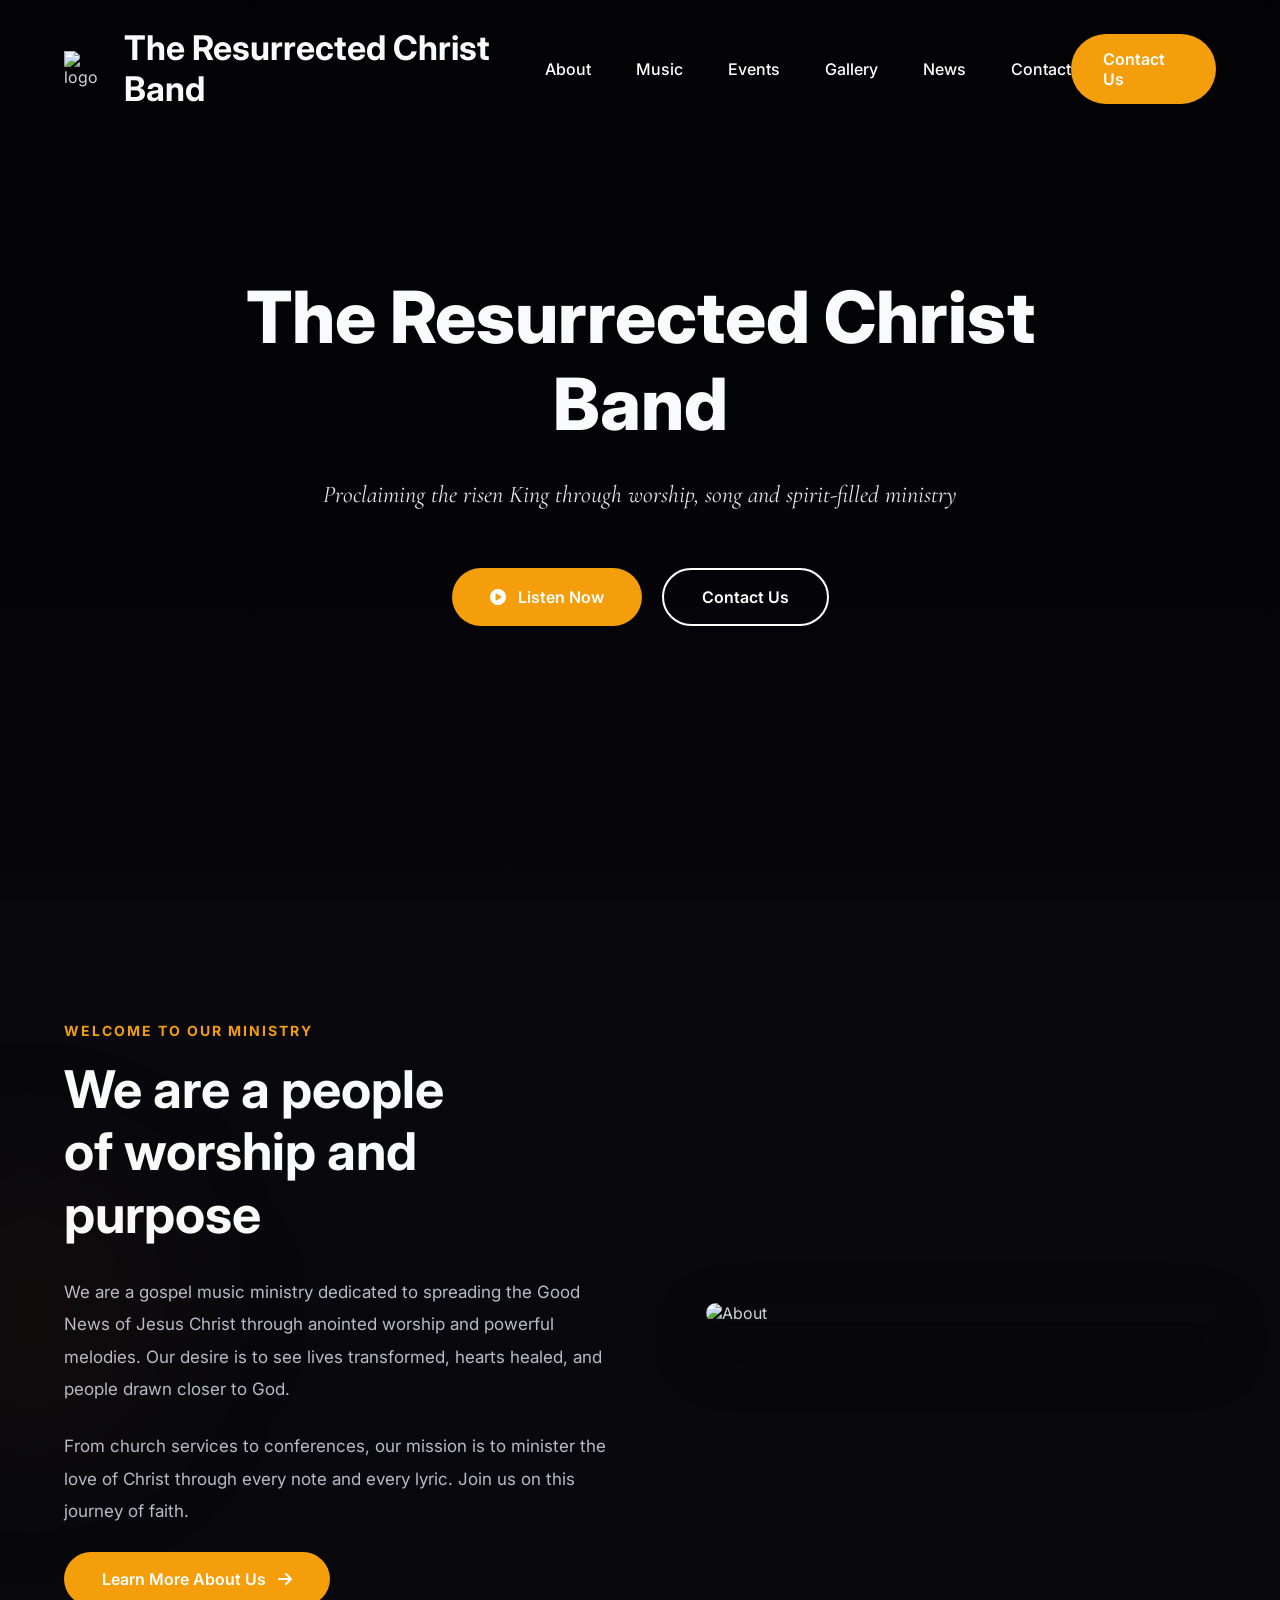
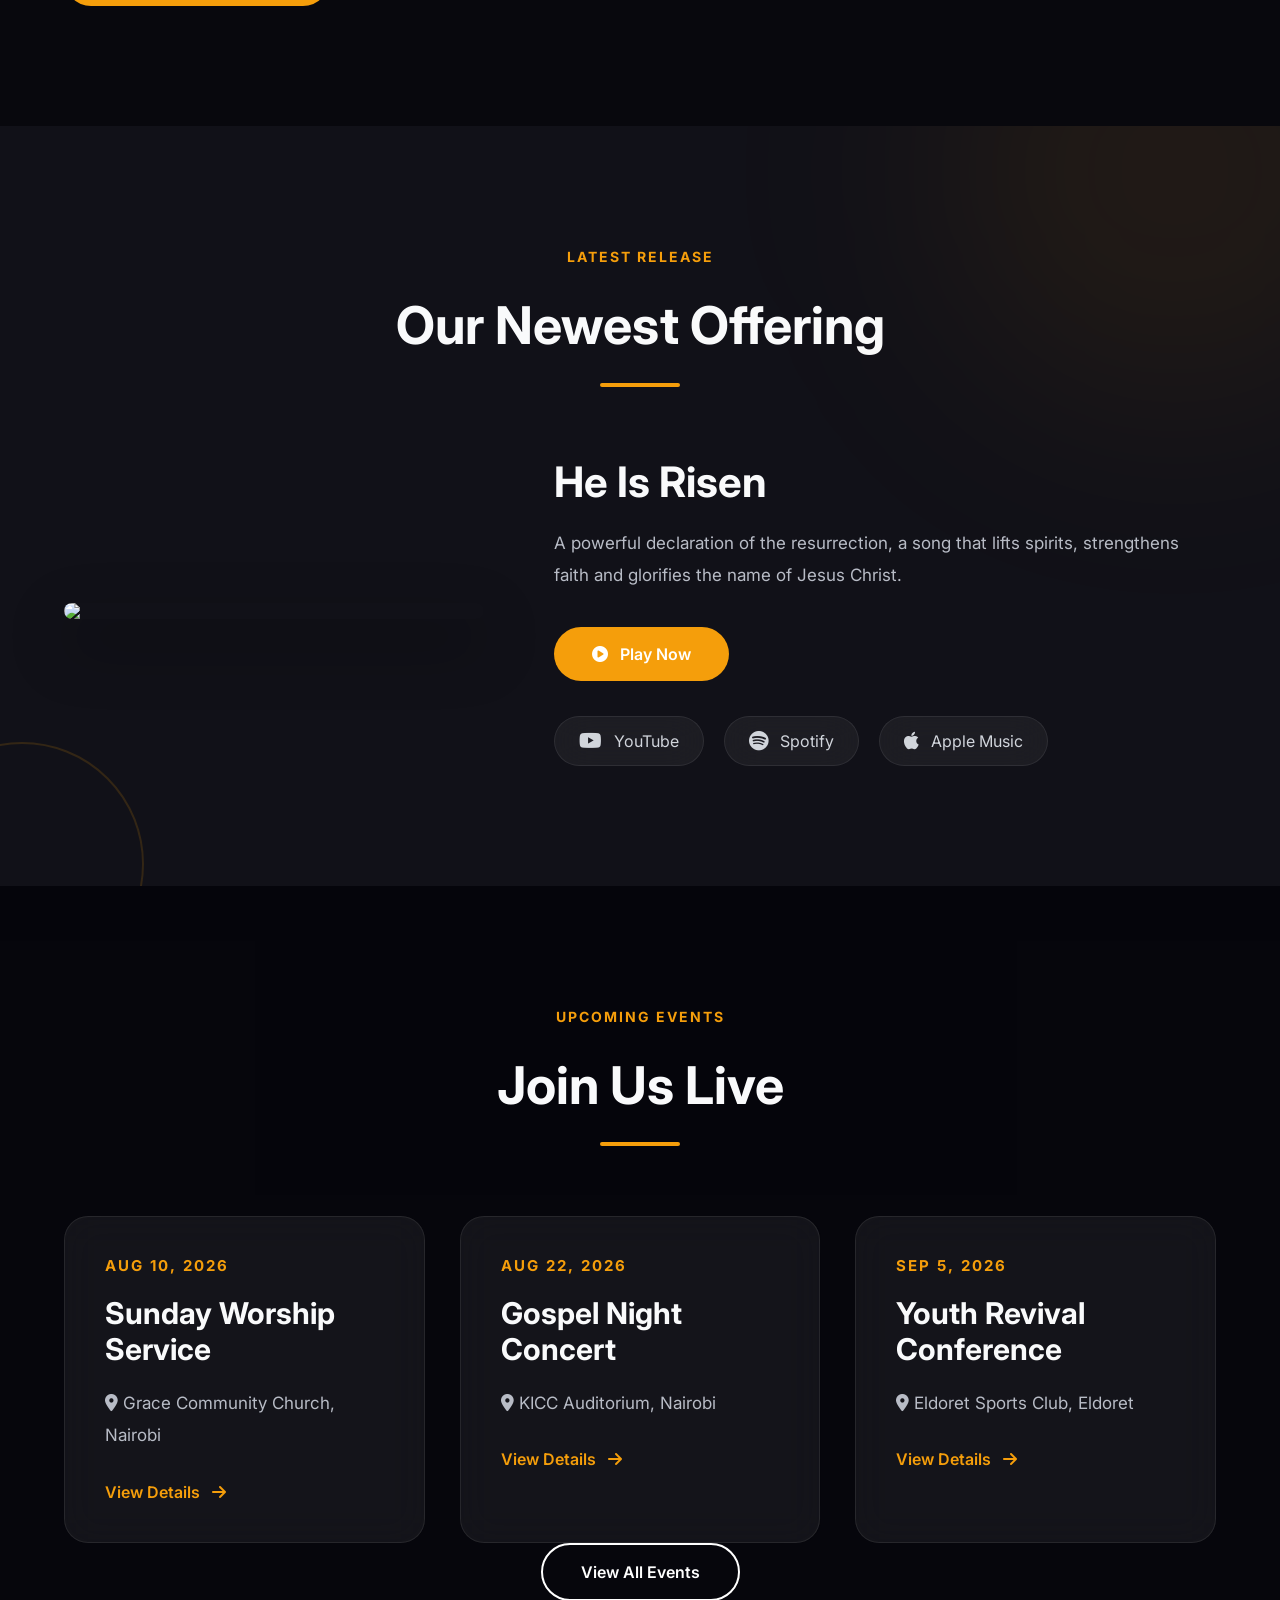
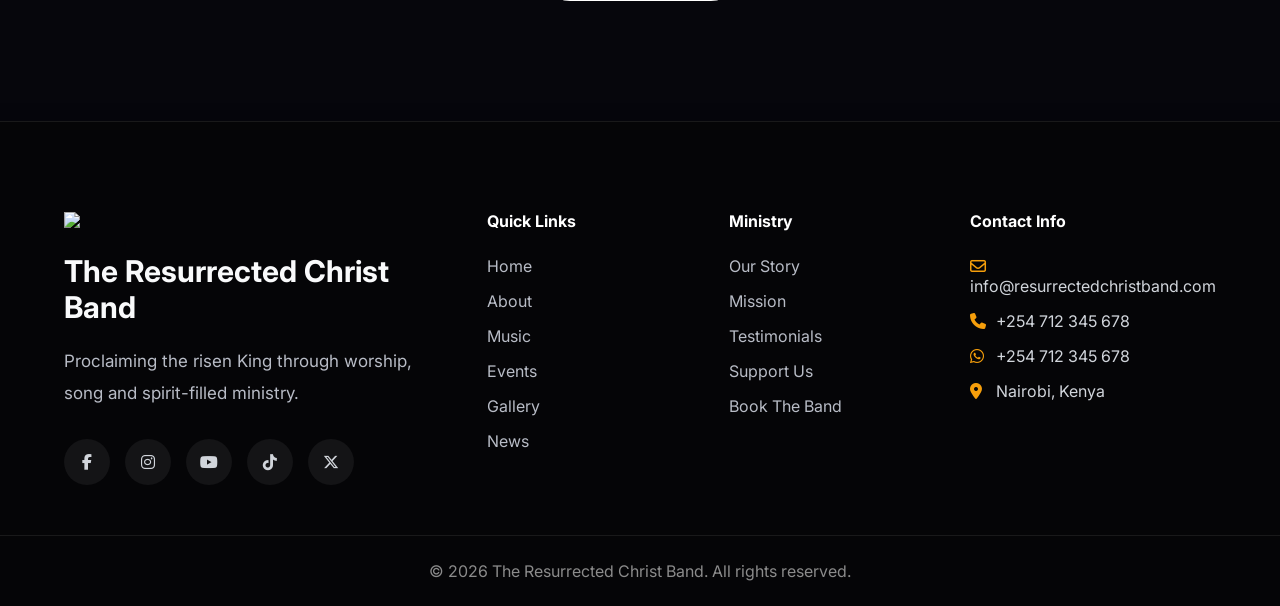
==== index.html @ 7b2cdb15 "Add files via upload The Resurrected Christ Band Website is a modern, responsive gospel ministry web" ====
<!DOCTYPE html>
<html lang="en">
<head>

    <meta charset="UTF-8">
    <meta name="viewport" content="width=device-width, initial-scale=1.0">

    <title>The Resurrected Christ Band</title>

    <link rel="stylesheet" href="style.css">

    <!-- Google Fonts -->
    <link rel="preconnect" href="https://fonts.googleapis.com">

    <link rel="preconnect" href="https://fonts.gstatic.com" crossorigin>

    <link href="https://fonts.googleapis.com/css2?family=Inter:wght@300;400;500;600;700;800&family=Cormorant+Garamond:wght@400;500;600&display=swap" rel="stylesheet">

    <!-- Font Awesome -->

    <link rel="stylesheet"
    href="https://cdnjs.cloudflare.com/ajax/libs/font-awesome/6.7.2/css/all.min.css">

</head>

<body>

<!-- ================= NAVIGATION ================= -->

<header>

<nav class="navbar">

    <div class="logo">

        <img src="images/logo.png" alt="logo">

        <h2>The Resurrected Christ Band</h2>

    </div>

    <ul class="nav-links">

        <li><a href="#">About</a></li>

        <li><a href="#">Music</a></li>

        <li><a href="#">Events</a></li>

        <li><a href="#">Gallery</a></li>

        <li><a href="#">News</a></li>

        <li><a href="#">Contact</a></li>

    </ul>

    <a href="#" class="nav-btn">
        Contact Us
    </a>

</nav>

</header>


<!-- ================= HERO ================= -->

<section class="hero">

    <div class="overlay"></div>

    <div class="hero-content">

        <h1>
            The Resurrected Christ Band
        </h1>

        <p>
            Proclaiming the risen King through worship,
            song and spirit-filled ministry
        </p>

        <div class="hero-buttons">

            <a href="#" class="btn btn-primary">

                <i class="fa-solid fa-circle-play"></i>

                Listen Now

            </a>

            <a href="#" class="btn btn-outline">

                Contact Us

            </a>

        </div>

    </div>

</section>



<!-- ================= ABOUT ================= -->

<section class="about">

<div class="container">

<div class="about-content">

<div class="about-text">

<span class="section-tag">
WELCOME TO OUR MINISTRY
</span>

<h2>

We are a people
<br>
of worship and purpose

</h2>

<p>

We are a gospel music ministry dedicated to spreading
the Good News of Jesus Christ through anointed worship
and powerful melodies.

Our desire is to see lives transformed,
hearts healed,
and people drawn closer to God.

</p>

<p>

From church services to conferences,
our mission is to minister the love of Christ
through every note and every lyric.

Join us on this journey of faith.

</p>

<a href="#" class="btn btn-primary">

Learn More About Us

<i class="fa-solid fa-arrow-right"></i>

</a>

</div>


<div class="about-image">

<img src="images/about.jpg" alt="About">

</div>

</div>

</div>

</section>



<!-- ================= LATEST RELEASE ================= -->

<section class="latest-release">

<div class="container">

<div class="section-header">

<span class="section-tag">

LATEST RELEASE

</span>

<h2>

Our Newest Offering

</h2>

</div>

<div class="release-content">

<div class="album-art">

<img src="images/album.jpg">

</div>

<div class="release-info">

<h3>

He Is Risen

</h3>

<p>

A powerful declaration of the resurrection,
a song that lifts spirits,
strengthens faith
and glorifies the name of Jesus Christ.

</p>

<a href="#" class="btn btn-primary">

<i class="fa-solid fa-circle-play"></i>

Play Now

</a>

<div class="streaming-links">

<a href="#">

<i class="fab fa-youtube"></i>

YouTube

</a>

<a href="#">

<i class="fab fa-spotify"></i>

Spotify

</a>

<a href="#">

<i class="fab fa-apple"></i>

Apple Music

</a>

</div>

</div>

</div>

</div>

</section>



<!-- ================= EVENTS ================= -->

<section class="events">

<div class="overlay"></div>

<div class="container">

<div class="section-header">

<span class="section-tag">

UPCOMING EVENTS

</span>

<h2>

Join Us Live

</h2>

</div>

<div class="event-grid">

<div class="event-card">

<h4>

AUG 10, 2026

</h4>

<h3>

Sunday Worship Service

</h3>

<p>

<i class="fa-solid fa-location-dot"></i>

Grace Community Church,
Nairobi

</p>

<a href="#">

View Details

<i class="fa-solid fa-arrow-right"></i>

</a>

</div>


<div class="event-card">

<h4>

AUG 22, 2026

</h4>

<h3>

Gospel Night Concert

</h3>

<p>

<i class="fa-solid fa-location-dot"></i>

KICC Auditorium,
Nairobi

</p>

<a href="#">

View Details

<i class="fa-solid fa-arrow-right"></i>

</a>

</div>


<div class="event-card">

<h4>

SEP 5, 2026

</h4>

<h3>

Youth Revival Conference

</h3>

<p>

<i class="fa-solid fa-location-dot"></i>

Eldoret Sports Club,
Eldoret

</p>

<a href="#">

View Details

<i class="fa-solid fa-arrow-right"></i>

</a>

</div>

</div>

<div class="center">

<a href="#" class="btn btn-outline">

View All Events

</a>

</div>

</div>

</section>



<!-- ================= FOOTER ================= -->

<footer>

<div class="container footer-grid">

<div class="footer-about">

<img src="images/logo.png">

<h3>

The Resurrected Christ Band

</h3>

<p>

Proclaiming the risen King through worship,
song and spirit-filled ministry.

</p>

<div class="social-icons">

<a href="#"><i class="fab fa-facebook-f"></i></a>

<a href="#"><i class="fab fa-instagram"></i></a>

<a href="#"><i class="fab fa-youtube"></i></a>

<a href="#"><i class="fab fa-tiktok"></i></a>

<a href="#"><i class="fab fa-x-twitter"></i></a>

</div>

</div>


<div>

<h4>

Quick Links

</h4>

<ul>

<li><a href="#">Home</a></li>

<li><a href="#">About</a></li>

<li><a href="#">Music</a></li>

<li><a href="#">Events</a></li>

<li><a href="#">Gallery</a></li>

<li><a href="#">News</a></li>

</ul>

</div>


<div>

<h4>

Ministry

</h4>

<ul>

<li><a href="#">Our Story</a></li>

<li><a href="#">Mission</a></li>

<li><a href="#">Testimonials</a></li>

<li><a href="#">Support Us</a></li>

<li><a href="#">Book The Band</a></li>

</ul>

</div>


<div>

<h4>

Contact Info

</h4>

<ul>

<li>

<i class="fa-regular fa-envelope"></i>

info@resurrectedchristband.com

</li>

<li>

<i class="fa-solid fa-phone"></i>

+254 712 345 678

</li>

<li>

<i class="fa-brands fa-whatsapp"></i>

+254 712 345 678

</li>

<li>

<i class="fa-solid fa-location-dot"></i>

Nairobi, Kenya

</li>

</ul>

</div>

</div>


<div class="copyright">

© 2026 The Resurrected Christ Band. All rights reserved.

</div>

</footer>

</body>

</html>
---- style.css ----
/*===============================
        GOOGLE FONTS
================================*/

@import url('https://fonts.googleapis.com/css2?family=Inter:wght@300;400;500;600;700;800&family=Cormorant+Garamond:wght@400;500;600;700&display=swap');


/*===============================
        CSS VARIABLES
================================*/

:root{

    --primary:#F59E0B;

    --primary-dark:#d97706;

    --white:#ffffff;

    --text:#d1d5db;

    --heading:#f9fafb;

    --bg:#08080d;

    --section:#111118;

    --card:rgba(255,255,255,.07);

    --border:rgba(255,255,255,.08);

    --transition:.35s ease;

    --shadow:0 15px 40px rgba(0,0,0,.45);

}


/*===============================
            RESET
================================*/

*{

    margin:0;

    padding:0;

    box-sizing:border-box;

}

html{

    scroll-behavior:smooth;

}

body{

    background:var(--bg);

    color:var(--text);

    font-family:'Inter',sans-serif;

    overflow-x:hidden;

}

img{

    width:100%;

    display:block;

}

a{

    text-decoration:none;

    color:inherit;

}

ul{

    list-style:none;

}


/*===============================
        TYPOGRAPHY
================================*/

h1,h2,h3,h4{

    color:var(--heading);

    line-height:1.2;

}

h1{

    font-size:72px;

    font-weight:800;

}

h2{

    font-size:52px;

    font-weight:700;

}

h3{

    font-size:30px;

}

p{

    font-size:17px;

    line-height:1.9;

    color:#b8bcc6;

}

.section-tag{

    color:var(--primary);

    font-size:14px;

    font-weight:700;

    letter-spacing:2px;

    text-transform:uppercase;

    display:inline-block;

    margin-bottom:20px;

}


/*===============================
        CONTAINER
================================*/

.container{

    width:90%;

    max-width:1280px;

    margin:auto;

}


/*===============================
            NAVBAR
================================*/

header{

    position:absolute;

    width:100%;

    left:0;

    top:0;

    z-index:999;

}

.navbar{

    width:90%;

    max-width:1280px;

    margin:auto;

    display:flex;

    justify-content:space-between;

    align-items:center;

    padding:28px 0;

}

.logo{

    display:flex;

    align-items:center;

    gap:15px;

}

.logo img{

    width:48px;

}

.logo h2{

    font-size:34px;

    font-weight:700;

}

.nav-links{

    display:flex;

    gap:45px;

}

.nav-links a{

    color:white;

    font-weight:500;

    transition:.3s;

}

.nav-links a:hover{

    color:var(--primary);

}

.nav-btn{

    padding:15px 32px;

    background:var(--primary);

    color:white;

    border-radius:50px;

    transition:.3s;

    font-weight:600;

}

.nav-btn:hover{

    background:var(--primary-dark);

}


/*===============================
            HERO
================================*/

.hero{

    height:100vh;

    position:relative;

    background:url(images/hero.jpg) center center/cover no-repeat;

    display:flex;

    justify-content:center;

    align-items:center;

    text-align:center;

}

.overlay{

    position:absolute;

    inset:0;

    background:linear-gradient(

    rgba(0,0,0,.60),

    rgba(5,5,10,.88)

    );

}

.hero-content{

    position:relative;

    z-index:5;

    max-width:900px;

    animation:fadeUp 1s ease;

}

.hero h1{

    margin-bottom:25px;

}

.hero p{

    max-width:650px;

    margin:0 auto;

    font-size:24px;

    font-family:'Cormorant Garamond',serif;

    font-style:italic;

    color:#e6e6e6;

}

.hero-buttons{

    display:flex;

    justify-content:center;

    gap:20px;

    margin-top:50px;

}


/*===============================
            BUTTONS
================================*/

.btn{

    display:inline-flex;

    align-items:center;

    gap:12px;

    padding:17px 38px;

    border-radius:50px;

    font-weight:600;

    transition:var(--transition);

}

.btn-primary{

    background:var(--primary);

    color:white;

}

.btn-primary:hover{

    background:var(--primary-dark);

    transform:translateY(-4px);

}

.btn-outline{

    border:2px solid white;

    color:white;

}

.btn-outline:hover{

    background:white;

    color:black;

}


/*===============================
        SECTION SPACING
================================*/

section{

    padding:120px 0;

}


/*===============================
        UTILITIES
================================*/

.center{

    text-align:center;

}

.section-header{

    text-align:center;

    margin-bottom:70px;

}

.section-header h2{

    margin-top:10px;

}


/*===============================
        ANIMATIONS
================================*/

@keyframes fadeUp{

    from{

        opacity:0;

        transform:translateY(50px);

    }

    to{

        opacity:1;

        transform:translateY(0);

    }

}

/*======================================
        ABOUT SECTION
======================================*/

.about{

    background:var(--bg);

}

.about-content{

    display:grid;

    grid-template-columns:1.1fr 1fr;

    gap:80px;

    align-items:center;

}

.about-text h2{

    margin-bottom:30px;

    max-width:550px;

}

.about-text p{

    margin-bottom:25px;

    max-width:600px;

}

.about-image{

    position:relative;

}

.about-image img{

    border-radius:24px;

    overflow:hidden;

    box-shadow:0 25px 60px rgba(0,0,0,.45);

    transition:.4s;

}

.about-image img:hover{

    transform:scale(1.03);

}

.about-image::before{

    content:"";

    position:absolute;

    width:120px;

    height:120px;

    border:4px solid var(--primary);

    right:-20px;

    top:-20px;

    border-radius:20px;

    z-index:-1;

}

.about-image::after{

    content:"";

    position:absolute;

    width:180px;

    height:180px;

    background:rgba(245,158,11,.08);

    left:-40px;

    bottom:-40px;

    border-radius:50%;

    filter:blur(60px);

    z-index:-2;

}


/*======================================
        LATEST RELEASE
======================================*/

.latest-release{

    background:var(--section);

    position:relative;

    overflow:hidden;

}

.latest-release::before{

    content:"";

    position:absolute;

    width:450px;

    height:450px;

    background:rgba(245,158,11,.08);

    border-radius:50%;

    filter:blur(120px);

    top:-180px;

    right:-120px;

}

.release-content{

    display:grid;

    grid-template-columns:420px 1fr;

    gap:70px;

    align-items:center;

}


/*======================================
        ALBUM ART
======================================*/

.album-art{

    position:relative;

}

.album-art img{

    width:100%;

    border-radius:20px;

    box-shadow:0 25px 60px rgba(0,0,0,.45);

    transition:.4s;

}

.album-art img:hover{

    transform:rotate(-2deg) scale(1.03);

}

.album-art::after{

    content:"";

    position:absolute;

    inset:-15px;

    border:2px solid rgba(245,158,11,.35);

    border-radius:28px;

    z-index:-1;

}


/*======================================
        RELEASE INFO
======================================*/

.release-info h3{

    font-size:42px;

    margin-bottom:20px;

}

.release-info p{

    max-width:650px;

    margin-bottom:35px;

}


/*======================================
        STREAMING LINKS
======================================*/

.streaming-links{

    display:flex;

    flex-wrap:wrap;

    gap:20px;

    margin-top:35px;

}

.streaming-links a{

    display:flex;

    align-items:center;

    gap:12px;

    padding:14px 24px;

    border-radius:50px;

    background:rgba(255,255,255,.05);

    border:1px solid rgba(255,255,255,.08);

    transition:.35s;

    backdrop-filter:blur(18px);

}

.streaming-links a:hover{

    background:var(--primary);

    transform:translateY(-5px);

}

.streaming-links i{

    font-size:20px;

}


/*======================================
        GLASS EFFECT
======================================*/

.glass{

    background:rgba(255,255,255,.06);

    backdrop-filter:blur(18px);

    border:1px solid rgba(255,255,255,.08);

    border-radius:20px;

}


/*======================================
        GENERAL CARD STYLE
======================================*/

.card{

    background:rgba(255,255,255,.05);

    border:1px solid rgba(255,255,255,.08);

    border-radius:24px;

    overflow:hidden;

    transition:.35s;

    backdrop-filter:blur(15px);

}

.card:hover{

    transform:translateY(-10px);

    box-shadow:0 25px 45px rgba(0,0,0,.35);

}


/*======================================
        ORANGE DIVIDER
======================================*/

.section-header::after{

    content:"";

    display:block;

    width:80px;

    height:4px;

    background:var(--primary);

    margin:25px auto 0;

    border-radius:10px;

}


/*======================================
        DECORATIVE SHAPES
======================================*/

.about,
.latest-release{

    position:relative;

}

.about::before{

    content:"";

    position:absolute;

    width:300px;

    height:300px;

    background:rgba(245,158,11,.04);

    border-radius:50%;

    filter:blur(90px);

    left:-120px;

    top:50%;

    transform:translateY(-50%);

}

.latest-release::after{

    content:"";

    position:absolute;

    width:240px;

    height:240px;

    border:2px solid rgba(245,158,11,.15);

    border-radius:50%;

    left:-100px;

    bottom:-100px;

}


/*======================================
        RESPONSIVE
======================================*/

@media(max-width:991px){

.about-content{

    grid-template-columns:1fr;

    gap:50px;

}

.release-content{

    grid-template-columns:1fr;

}

.album-art{

    max-width:450px;

    margin:auto;

}

.release-info{

    text-align:center;

}

.streaming-links{

    justify-content:center;

}

.about-text{

    text-align:center;

}

.about-text h2{

    margin-left:auto;

    margin-right:auto;

}

.about-text p{

    margin-left:auto;

    margin-right:auto;

}

}

/*======================================
            EVENTS SECTION
======================================*/

.events{

    position:relative;

    background:url("images/events-bg.jpg") center center/cover fixed;

    overflow:hidden;

}

.events .overlay{

    position:absolute;

    inset:0;

    background:rgba(5,5,12,.82);

}

.events .container{

    position:relative;

    z-index:2;

}

.event-grid{

    display:grid;

    grid-template-columns:repeat(3,1fr);

    gap:35px;

    margin-top:70px;

}

.event-card{

    background:rgba(255,255,255,.06);

    border:1px solid rgba(255,255,255,.08);

    backdrop-filter:blur(18px);

    border-radius:24px;

    padding:40px;

    transition:.35s;

}

.event-card:hover{

    transform:translateY(-12px);

    border-color:var(--primary);

    box-shadow:0 25px 45px rgba(0,0,0,.45);

}

.event-card h4{

    color:var(--primary);

    font-size:15px;

    letter-spacing:2px;

    margin-bottom:20px;

}

.event-card h3{

    margin-bottom:20px;

}

.event-card p{

    margin-bottom:30px;

}

.event-card a{

    color:var(--primary);

    font-weight:600;

}

.event-card a i{

    margin-left:8px;

    transition:.3s;

}

.event-card:hover i{

    transform:translateX(8px);

}


/*======================================
                FOOTER
======================================*/

footer{

    background:#050507;

    border-top:1px solid rgba(255,255,255,.08);

}

.footer-grid{

    display:grid;

    grid-template-columns:2fr 1fr 1fr 1.3fr;

    gap:60px;

    padding:90px 0 50px;

}

.footer-about img{

    width:70px;

    margin-bottom:25px;

}

.footer-about h3{

    margin-bottom:20px;

}

.footer-about p{

    margin-bottom:30px;

}

footer h4{

    color:white;

    margin-bottom:25px;

}

footer ul li{

    margin-bottom:15px;

}

footer ul li a{

    color:#b8bcc6;

    transition:.3s;

}

footer ul li a:hover{

    color:var(--primary);

}

footer ul li i{

    color:var(--primary);

    width:22px;

}

.social-icons{

    display:flex;

    gap:15px;

}

.social-icons a{

    width:46px;

    height:46px;

    display:flex;

    justify-content:center;

    align-items:center;

    border-radius:50%;

    background:rgba(255,255,255,.06);

    transition:.35s;

}

.social-icons a:hover{

    background:var(--primary);

    transform:translateY(-6px);

}

.copyright{

    text-align:center;

    padding:25px;

    border-top:1px solid rgba(255,255,255,.08);

    color:#8b8b8b;

}


/*======================================
            SCROLLBAR
======================================*/

::-webkit-scrollbar{

    width:10px;

}

::-webkit-scrollbar-track{

    background:#09090d;

}

::-webkit-scrollbar-thumb{

    background:var(--primary);

    border-radius:20px;

}


/*======================================
            HOVER EFFECTS
======================================*/

img{

    transition:.45s;

}

img:hover{

    transform:scale(1.02);

}

.btn{

    position:relative;

    overflow:hidden;

}

.btn::before{

    content:"";

    position:absolute;

    left:-100%;

    top:0;

    width:100%;

    height:100%;

    background:rgba(255,255,255,.2);

    transition:.45s;

}

.btn:hover::before{

    left:100%;

}


/*======================================
        STICKY NAVBAR
======================================*/

header.sticky{

    position:fixed;

    background:rgba(8,8,13,.95);

    backdrop-filter:blur(15px);

    box-shadow:0 10px 30px rgba(0,0,0,.35);

    animation:slideDown .35s ease;

}

@keyframes slideDown{

    from{

        transform:translateY(-100%);

    }

    to{

        transform:translateY(0);

    }

}


/*======================================
        MOBILE MENU ICON
======================================*/

.menu-toggle{

    display:none;

    font-size:30px;

    color:white;

    cursor:pointer;

}


/*======================================
            RESPONSIVE
======================================*/

@media(max-width:1100px){

.footer-grid{

grid-template-columns:1fr 1fr;

}

.event-grid{

grid-template-columns:1fr;

}

.hero h1{

font-size:58px;

}

}


@media(max-width:768px){

.nav-links{

display:none;

}

.nav-btn{

display:none;

}

.menu-toggle{

display:block;

}

.hero{

padding:0 25px;

}

.hero h1{

font-size:42px;

}

.hero p{

font-size:20px;

}

.hero-buttons{

flex-direction:column;

align-items:center;

}

.footer-grid{

grid-template-columns:1fr;

text-align:center;

}

.social-icons{

justify-content:center;

}

section{

padding:90px 0;

}

.container{

width:92%;

}

}

@media(max-width:500px){

h2{

font-size:36px;

}

.hero h1{

font-size:34px;

}

.btn{

width:100%;

justify-content:center;

}

.streaming-links{

flex-direction:column;

}

}
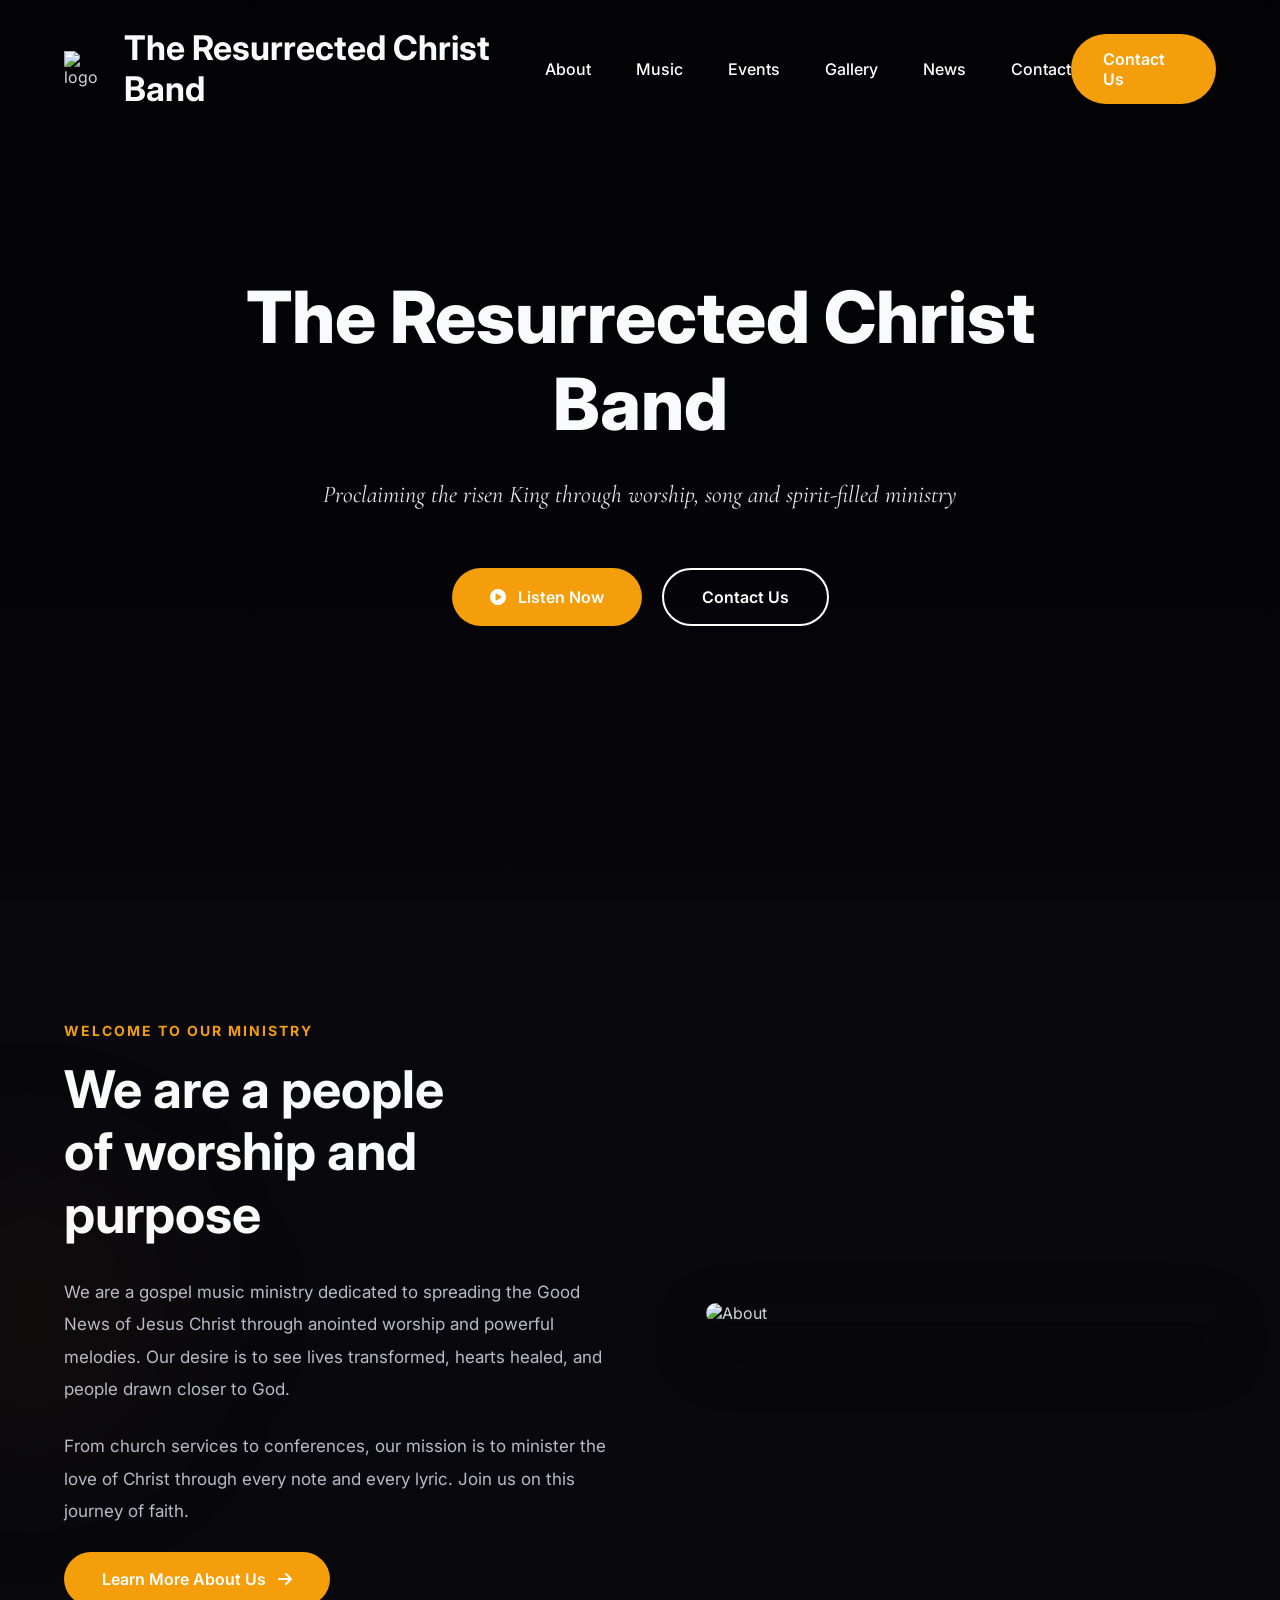
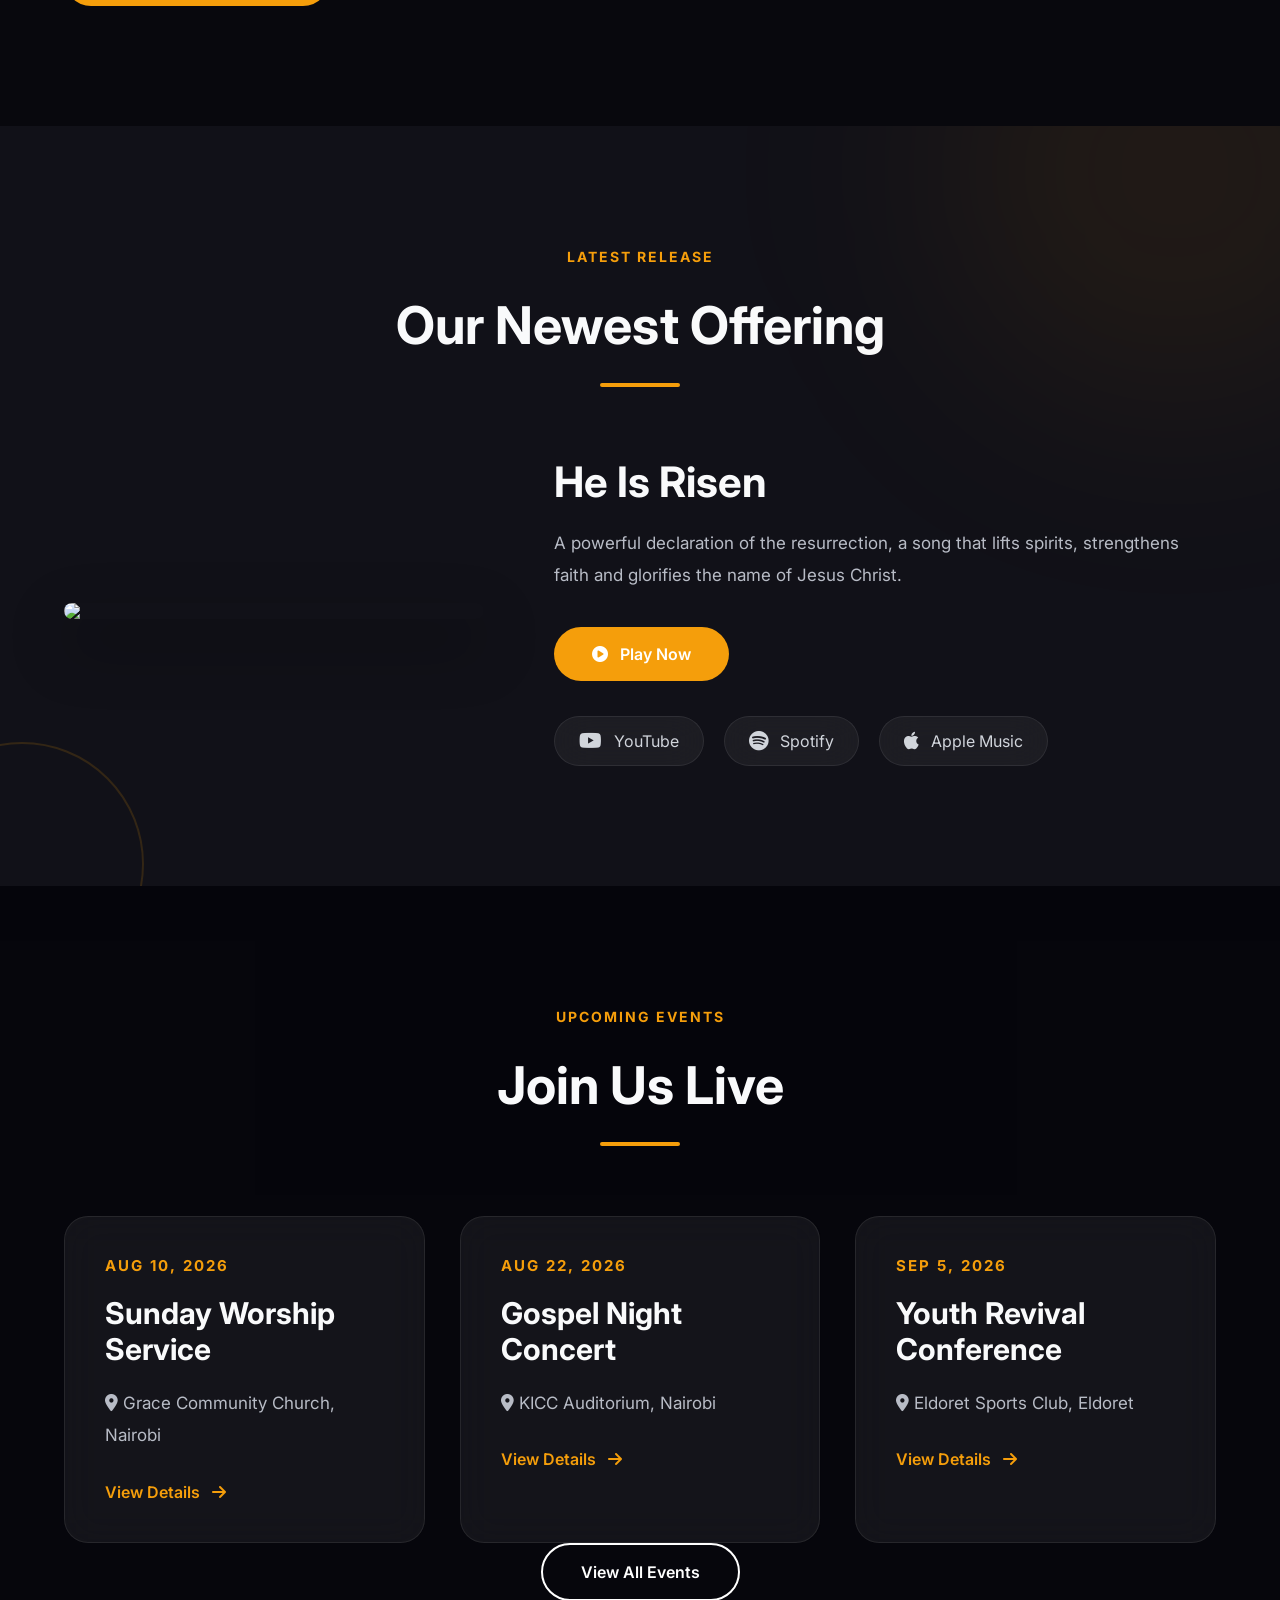
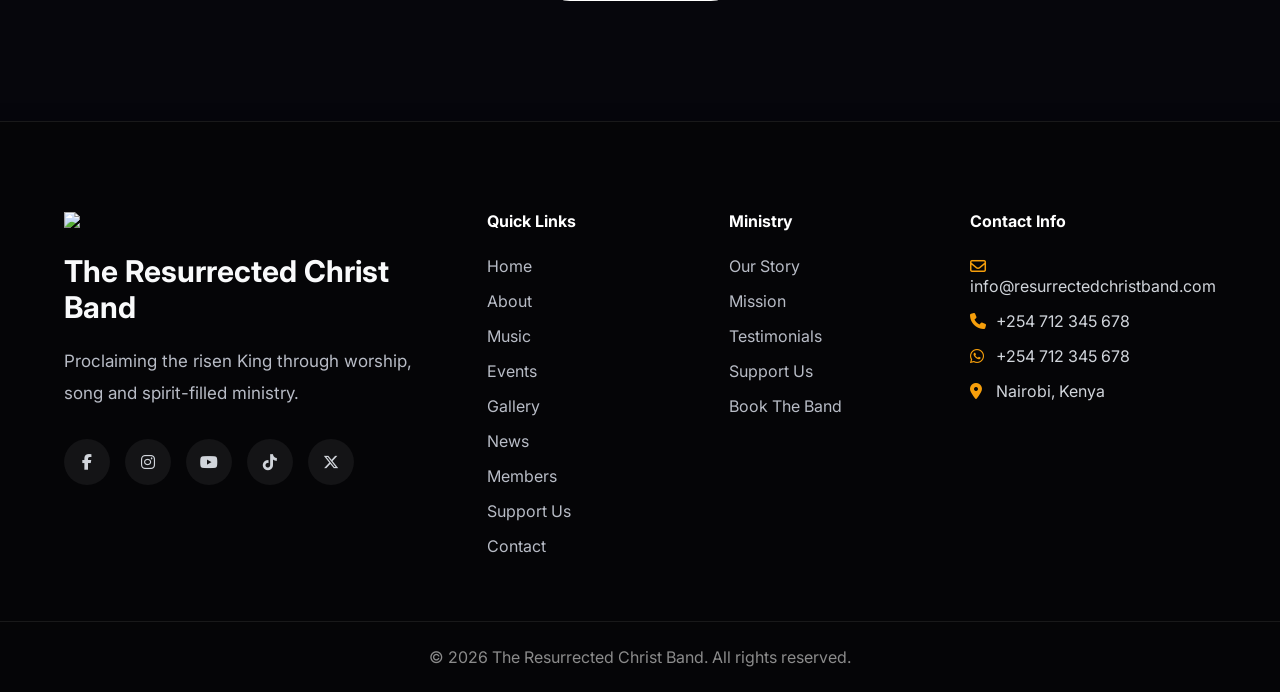
==== commit cb40b485: "Fix navigation links in index.html Updated navigation links to point to specific pages." ====
--- a/index.html
+++ b/index.html
@@ -41,24 +41,24 @@
 
     <ul class="nav-links">
 
-        <li><a href="#">About</a></li>
-
-        <li><a href="#">Music</a></li>
-
-        <li><a href="#">Events</a></li>
-
-        <li><a href="#">Gallery</a></li>
-
-        <li><a href="#">News</a></li>
-
-        <li><a href="#">Contact</a></li>
+       <li><a href="about.html">About</a></li>
+
+    <li><a href="music.html">Music</a></li>
+
+    <li><a href="events.html">Events</a></li>
+
+    <li><a href="gallery.html">Gallery</a></li>
+
+    <li><a href="news.html">News</a></li>
+
+    <li><a href="contact.html">Contact</a></li>
 
     </ul>
 
-    <a href="#" class="nav-btn">
-        Contact Us
-    </a>
-
+   <a href="contact.html" class="nav-btn">
+    Contact Us
+   </a>
+    
 </nav>
 
 </header>
@@ -83,7 +83,7 @@
 
         <div class="hero-buttons">
 
-            <a href="#" class="btn btn-primary">
+            <a href="music.html" class="btn btn-primary">
 
                 <i class="fa-solid fa-circle-play"></i>
 
@@ -91,7 +91,7 @@
 
             </a>
 
-            <a href="#" class="btn btn-outline">
+            <a href="contact.html" class="btn btn-outline">
 
                 Contact Us
 
@@ -221,7 +221,7 @@
 
 </p>
 
-<a href="#" class="btn btn-primary">
+<a href="music.html" class="btn btn-primary">
 
 <i class="fa-solid fa-circle-play"></i>
 
@@ -398,7 +398,7 @@
 
 <div class="center">
 
-<a href="#" class="btn btn-outline">
+<a href="events.html" class="btn btn-outline">
 
 View All Events
 
@@ -462,17 +462,23 @@
 
 <ul>
 
-<li><a href="#">Home</a></li>
-
-<li><a href="#">About</a></li>
-
-<li><a href="#">Music</a></li>
-
-<li><a href="#">Events</a></li>
-
-<li><a href="#">Gallery</a></li>
-
-<li><a href="#">News</a></li>
+<li><a href="index.html">Home</a></li>
+
+<li><a href="about.html">About</a></li>
+
+<li><a href="music.html">Music</a></li>
+
+<li><a href="events.html">Events</a></li>
+
+<li><a href="gallery.html">Gallery</a></li>
+
+<li><a href="news.html">News</a></li>
+
+<li><a href="members.html">Members</a></li>
+
+<li><a href="support.html">Support Us</a></li>
+
+<li><a href="contact.html">Contact</a></li>
 
 </ul>
 
@@ -489,13 +495,13 @@
 
 <ul>
 
-<li><a href="#">Our Story</a></li>
+<li><a href="about.html">Our Story</a></li>
 
 <li><a href="#">Mission</a></li>
 
 <li><a href="#">Testimonials</a></li>
 
-<li><a href="#">Support Us</a></li>
+<li><a href="support.html">Support Us</a></li>
 
 <li><a href="#">Book The Band</a></li>
 
@@ -563,4 +569,4 @@
 
 </body>
 
-</html>+</html>
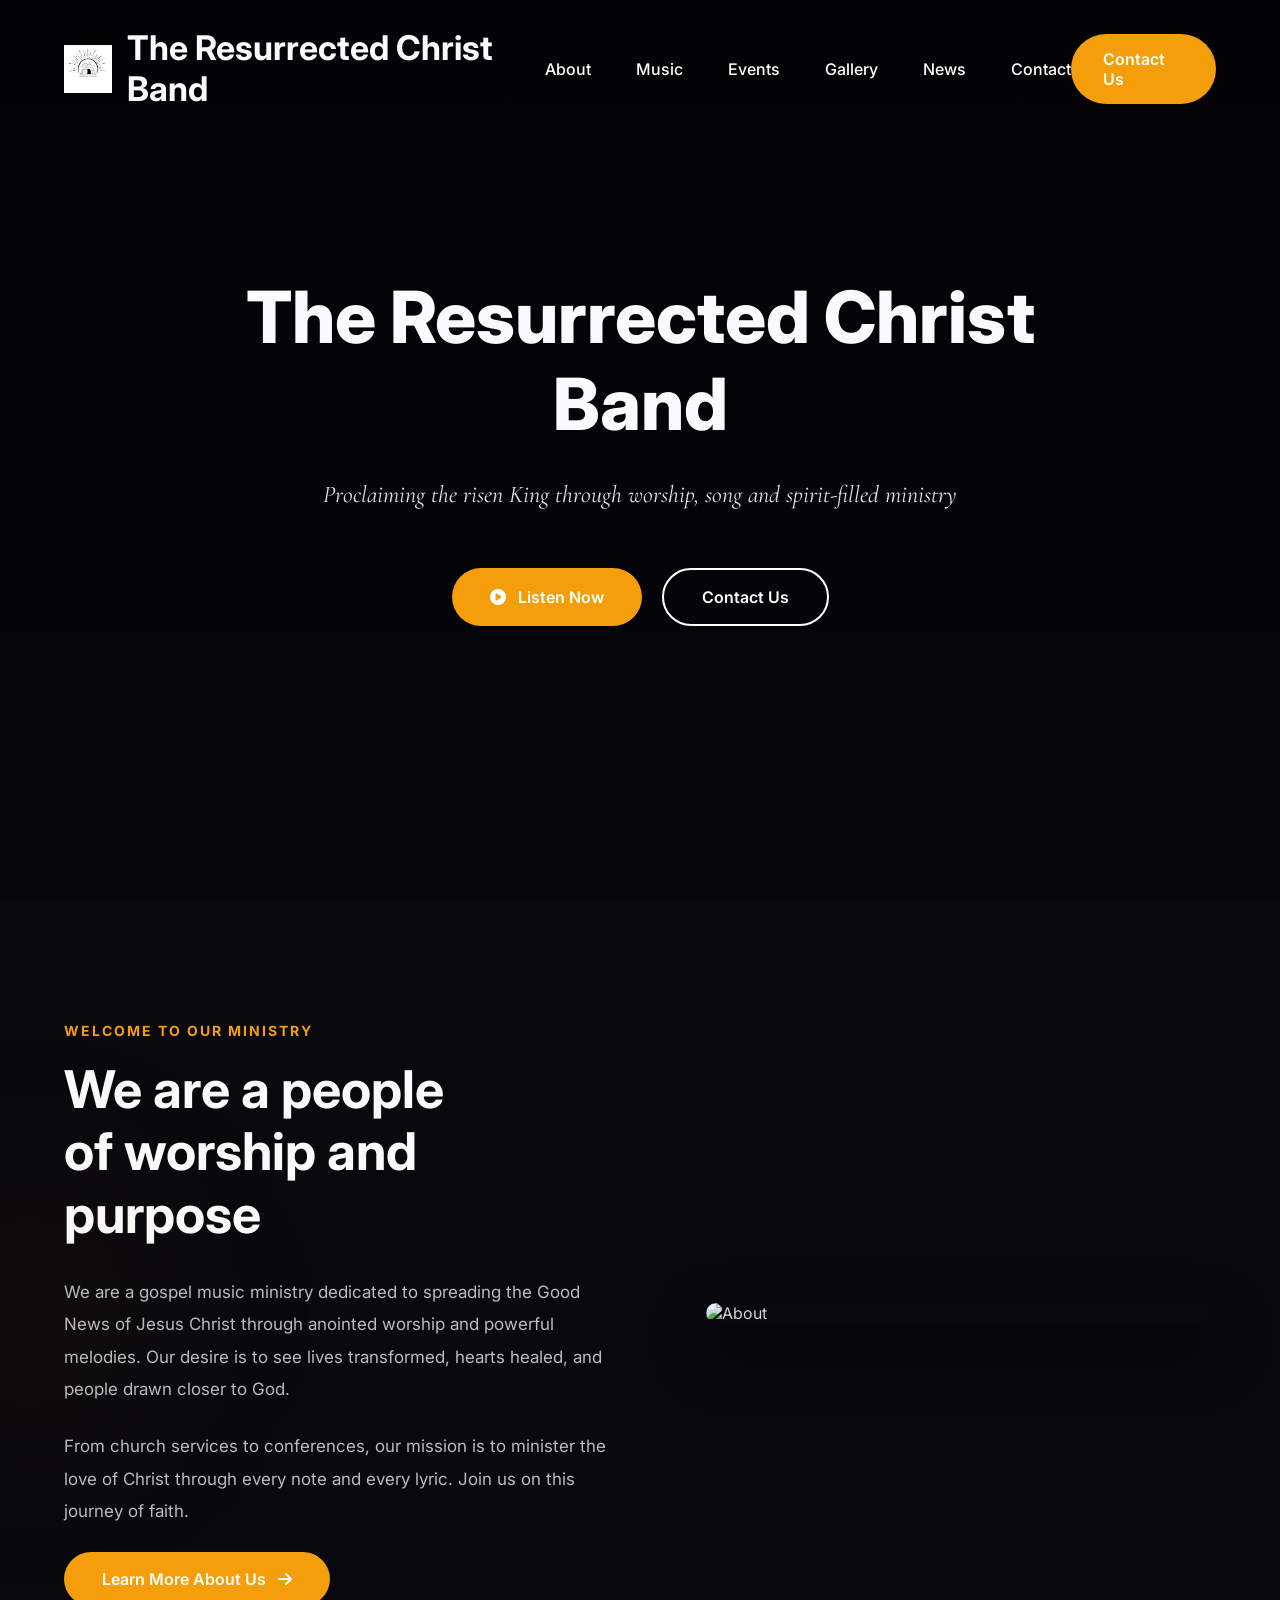
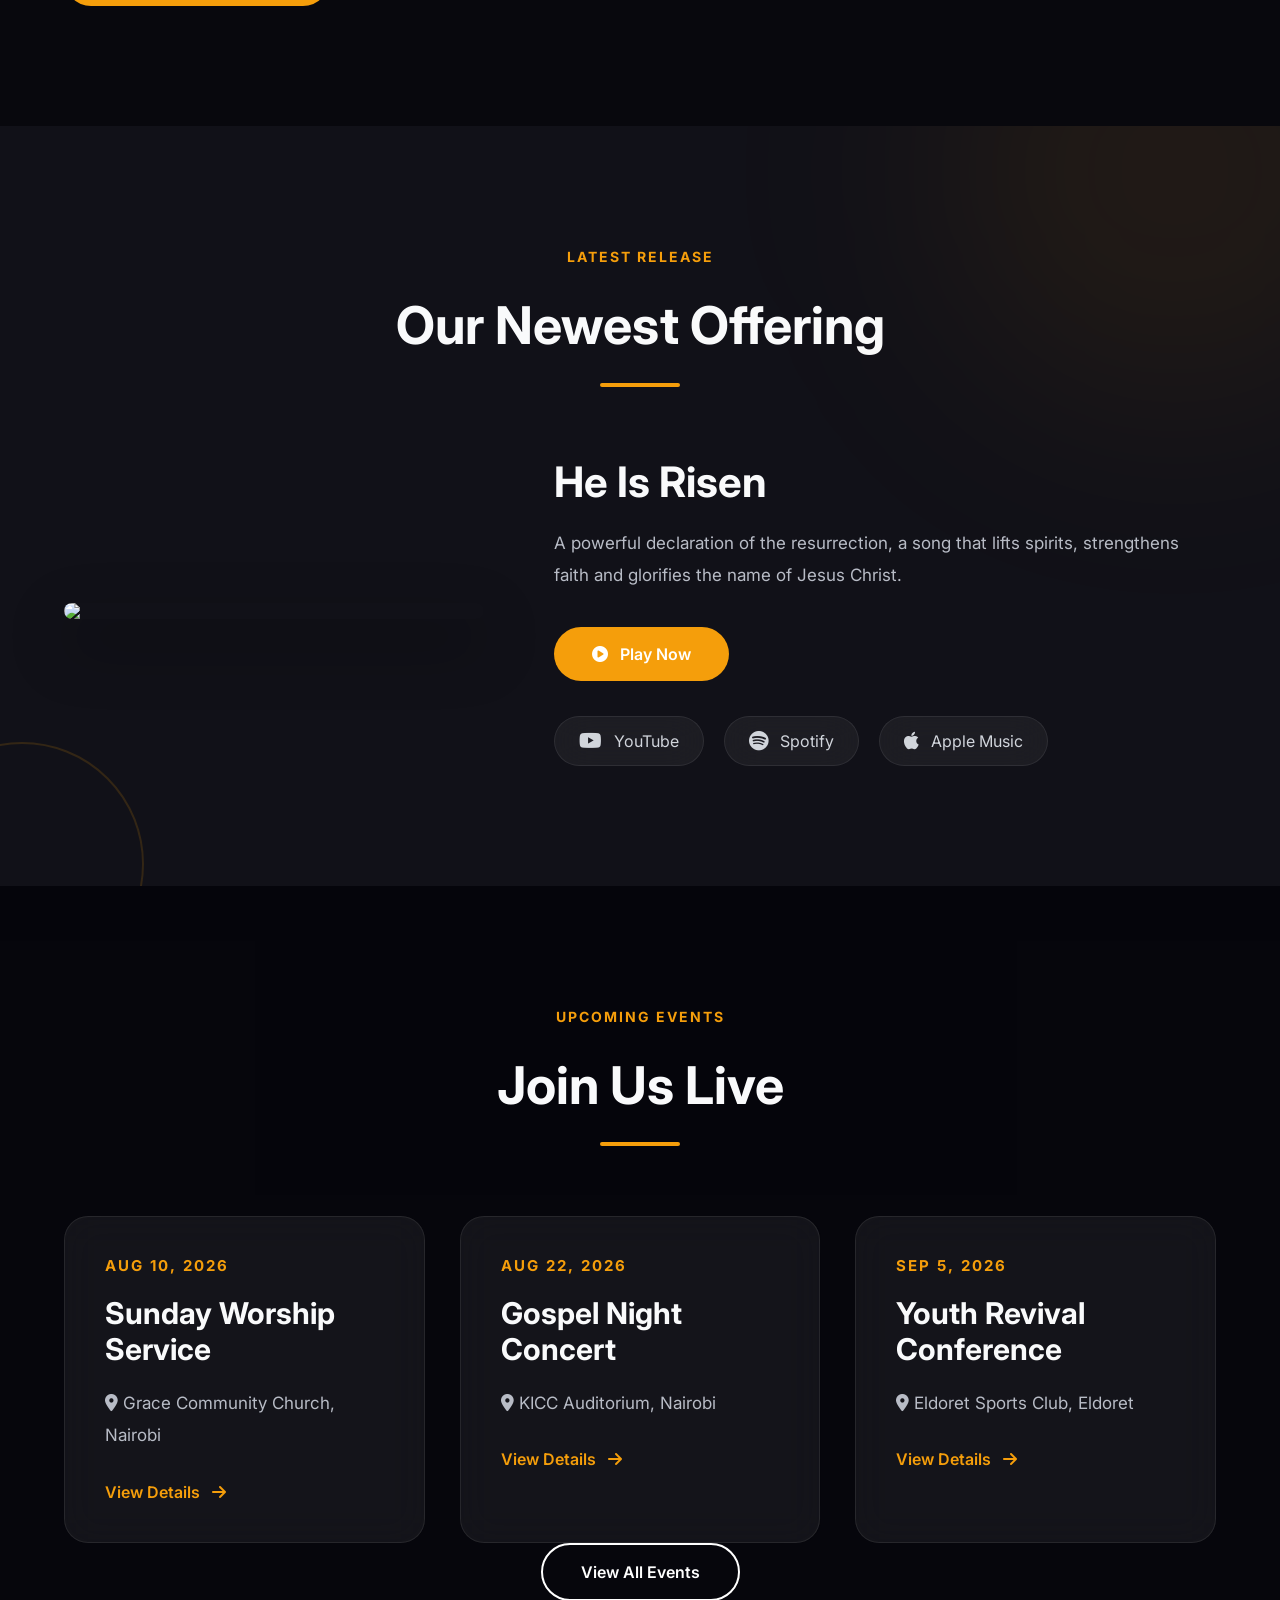
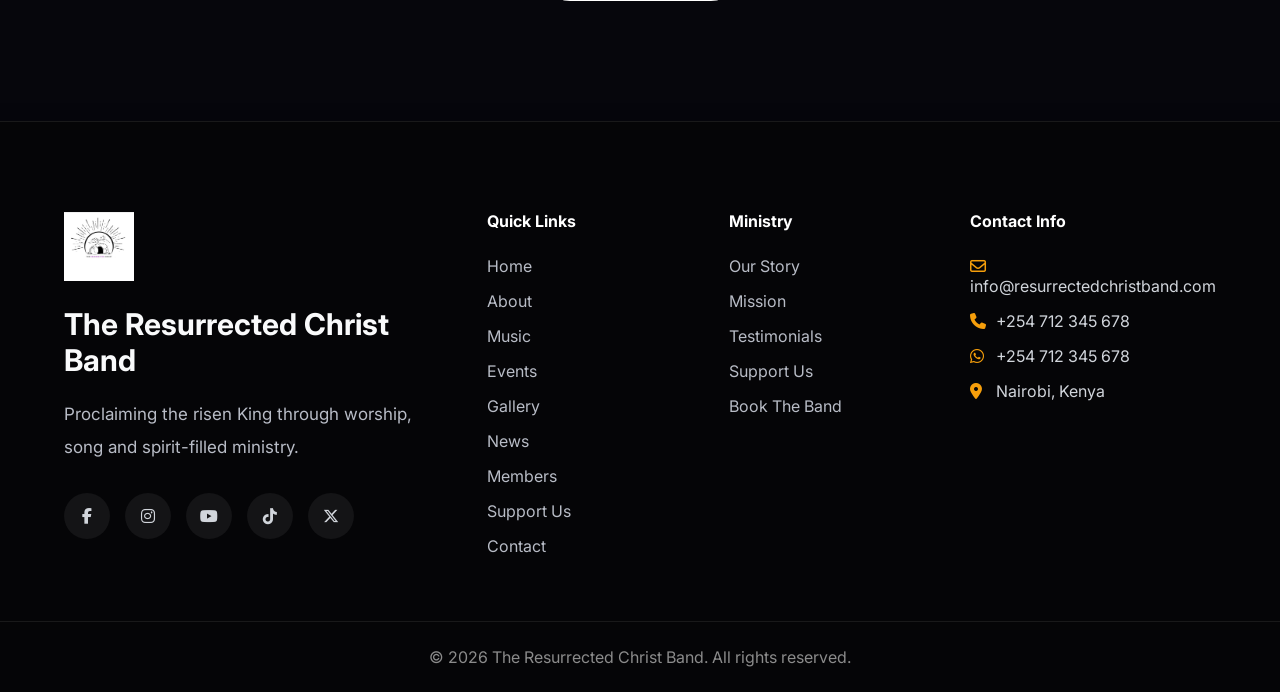
==== commit 31ffa31b: "Add logo" ====
--- a/index.html
+++ b/index.html
@@ -33,7 +33,7 @@
 
     <div class="logo">
 
-        <img src="images/logo.png" alt="logo">
+        <img src="images/logo.jpg" alt="logo">
 
         <h2>The Resurrected Christ Band</h2>
 
@@ -420,7 +420,7 @@
 
 <div class="footer-about">
 
-<img src="images/logo.png">
+<img src="images/logo.jpg">
 
 <h3>
 
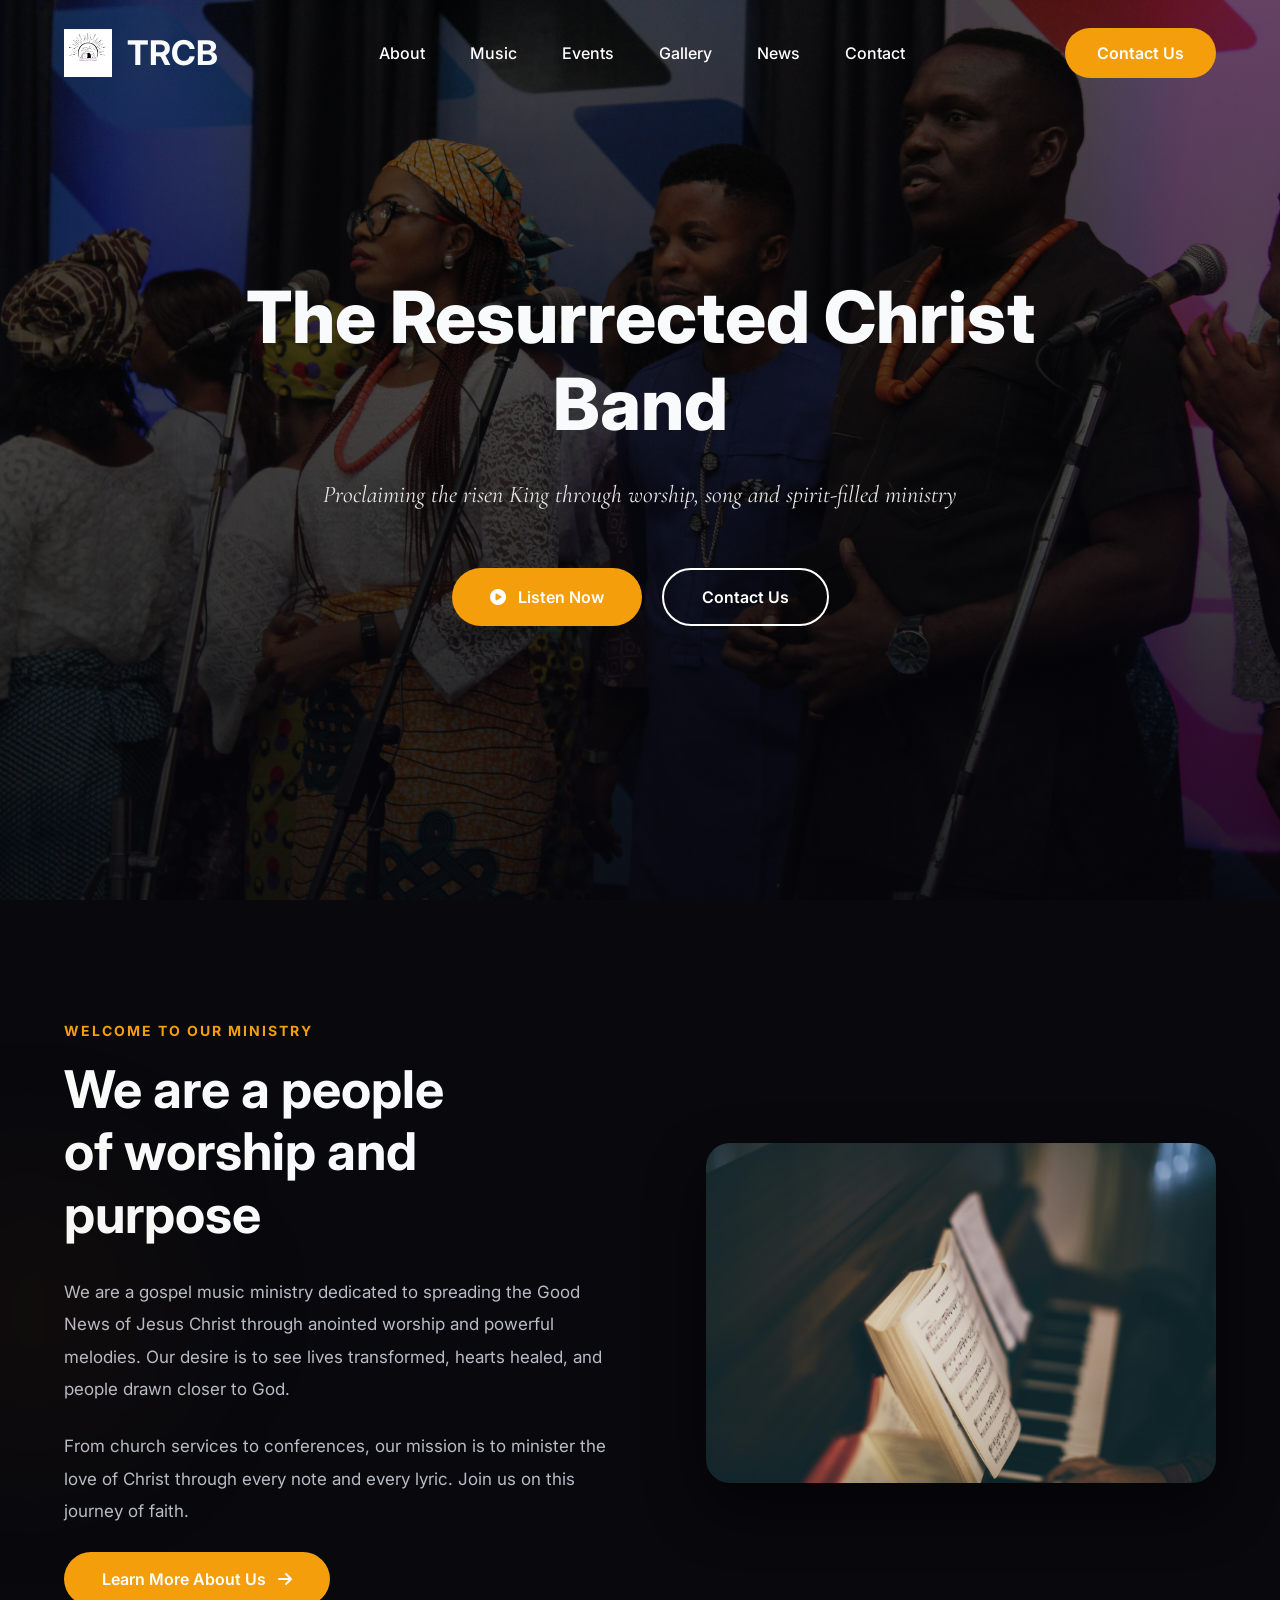
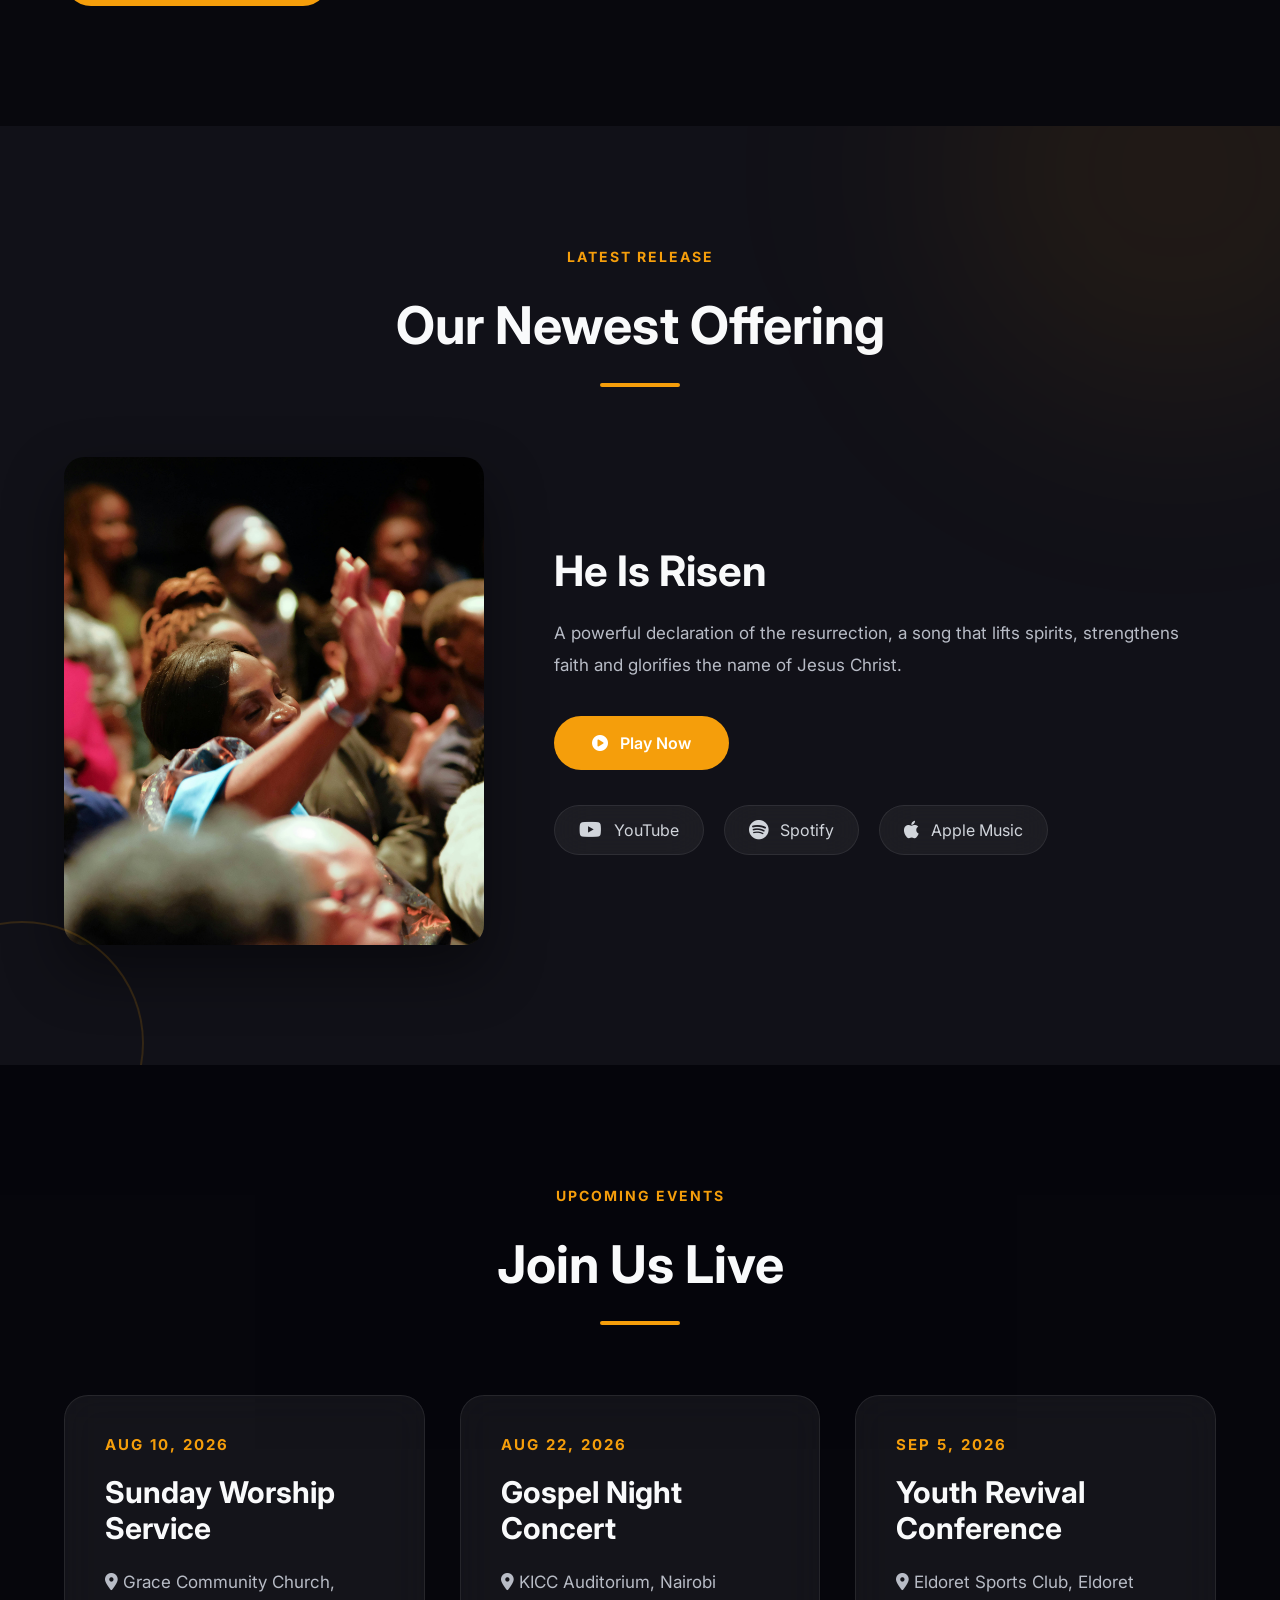
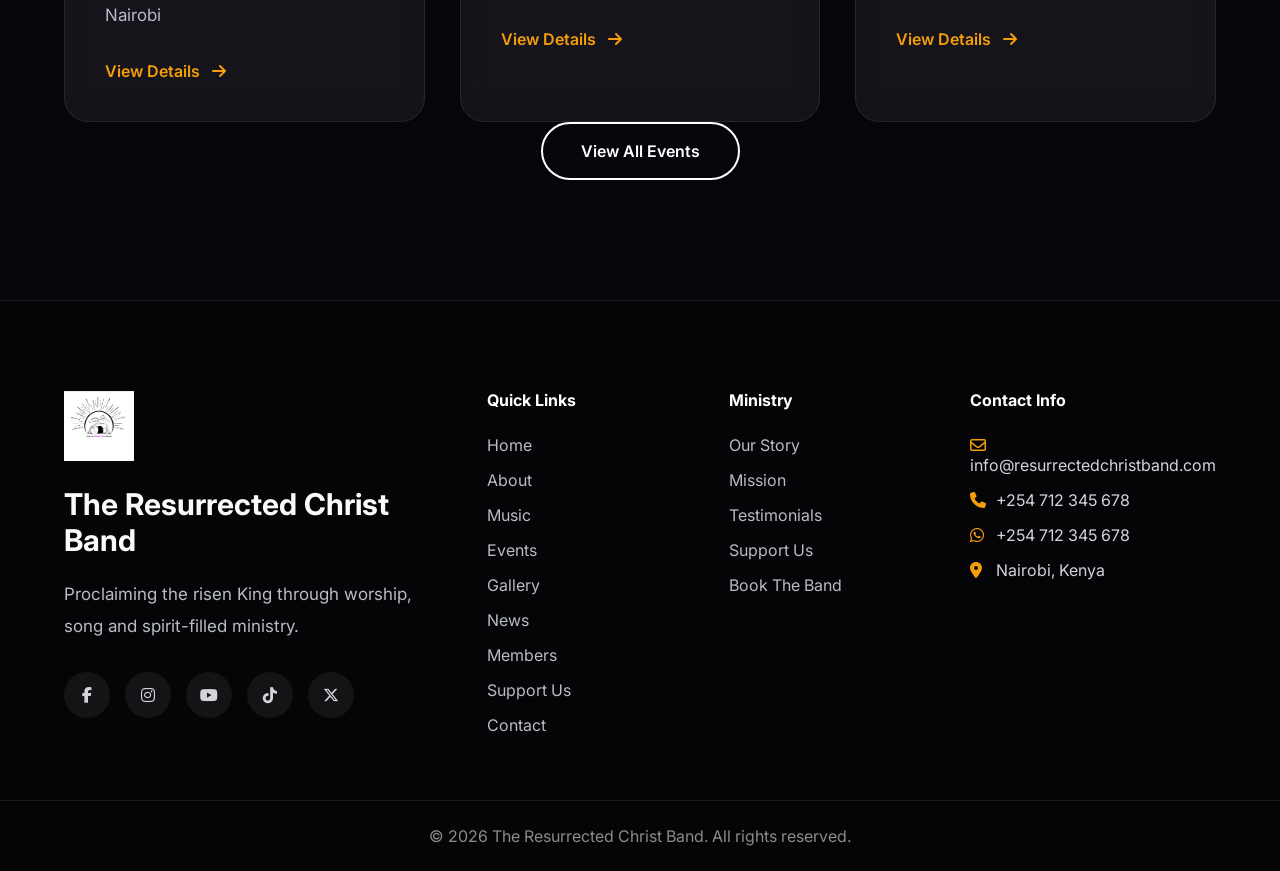
==== commit 6a0ac8f7: "Fix HTML structure and update logo text" ====
--- a/index.html
+++ b/index.html
@@ -35,7 +35,7 @@
 
         <img src="images/logo.jpg" alt="logo">
 
-        <h2>The Resurrected Christ Band</h2>
+        <h2>TRCB</h2>
 
     </div>
 
--- a/style.css
+++ b/style.css
@@ -584,6 +584,256 @@
 
 }
 
+/*==============================
+        MEMBERS SECTION
+===============================*/
+
+.members{
+    background: var(--section);
+}
+
+.member-grid{
+    display:grid;
+    grid-template-columns:repeat(4, 1fr);
+    gap:35px;
+    margin-top:60px;
+}
+
+.member-card{
+    background:rgba(255,255,255,.05);
+    border:1px solid rgba(255,255,255,.08);
+    border-radius:20px;
+    padding:25px;
+    text-align:center;
+    transition:.35s;
+    cursor:pointer;
+}
+
+.member-card:hover{
+    transform:translateY(-8px);
+    border-color:var(--primary);
+}
+
+.member-card img{
+    width:160px;
+    height:160px;
+    object-fit:cover;
+    border-radius:50%;
+    display:block;
+    margin:0 auto 20px;
+    border:4px solid var(--primary);
+    box-shadow:0 10px 25px rgba(0,0,0,.15);
+}
+
+@media(max-width:1100px){
+
+    .member-grid{
+        grid-template-columns:repeat(2,1fr);
+    }
+
+}
+
+@media(max-width:768px){
+
+    .member-grid{
+        grid-template-columns:1fr;
+    }
+
+}
+
+/*==========================
+      PREMIUM MODALS
+===========================*/
+
+.member-modal{
+    display:none;
+    position:fixed;
+    inset:0;
+    background:rgba(0,0,0,.82);
+    justify-content:center;
+    align-items:center;
+    padding:30px;
+    z-index:9999;
+    animation:fadeBg .3s ease;
+}
+
+.modal-content{
+        width:100%;
+        max-width:720px;
+        background:#fff;
+        border-radius:22px;
+        max-height:90vh;
+        overflow-y:auto;    
+        position:relative;
+        animation:popUp .35s ease;
+        box-shadow:0 30px 80px rgba(0,0,0,.45);
+}
+
+/* Top Cover */
+
+.modal-cover{
+
+    height:120px;
+
+    background:linear-gradient(135deg,#111,#333);
+
+}
+
+/* Circular Portrait */
+
+.modal-profile{
+
+    margin-top:-75px;
+
+    text-align:center;
+
+}
+
+.modal-profile img{
+        width:120px;
+        height:120px;
+        border-radius:50%;
+        object-fit:cover;
+        border:6px solid white;
+        box-shadow:0 15px 35px rgba(0,0,0,.25);
+
+}
+
+/* Body */
+
+.modal-body{
+
+    padding:25px 35px 35px;
+    text-align:center;
+
+}
+
+.member-badge{
+
+    display:inline-block;
+
+    background:#F59E0B;
+
+    color:#fff;
+
+    padding:6px 16px;
+
+    border-radius:30px;
+
+    font-size:13px;
+
+    font-weight:600;
+
+    margin-bottom:18px;
+
+}
+
+.modal-body h2{
+
+    color:#222;
+
+    font-size:34px;
+
+    margin-bottom:8px;
+
+}
+
+.modal-body h4{
+
+    color:#777;
+
+    font-weight:500;
+
+    margin-bottom:20px;
+
+}
+
+.gold-line{
+
+    width:70px;
+
+    height:4px;
+
+    background:#F59E0B;
+
+    margin:0 auto 30px;
+
+    border-radius:20px;
+
+}
+
+.modal-body p{
+
+    color:#555;
+
+    line-height:1.9;
+
+    text-align:left;
+
+}
+
+/* Close Button */
+
+.close-modal{
+        position:sticky;
+        top:15px; 
+        margin-left:auto;
+        margin-right:15px;
+        z-index:999;
+        width:42px;
+        height:42px;
+        display:flex;
+        justify-content:center;
+        align-items:center;
+        border-radius:50%;
+        background:rgba(0,0,0,.55);
+        color:white;
+        cursor:pointer;
+}
+
+.close-modal:hover{
+
+    background:#F59E0B;
+
+}
+
+/* Animations */
+
+@keyframes popUp{
+
+    from{
+
+        opacity:0;
+
+        transform:translateY(40px) scale(.95);
+
+    }
+
+    to{
+
+        opacity:1;
+
+        transform:translateY(0) scale(1);
+
+    }
+
+}
+
+@keyframes fadeBg{
+
+    from{
+
+        opacity:0;
+
+    }
+
+    to{
+
+        opacity:1;
+
+    }
+
+}
 
 /*======================================
         LATEST RELEASE
@@ -1439,10 +1689,88 @@
 
 }
 
+@media (max-width:768px){
+
+    .modal-content{
+
+        width:95%;
+        max-height:95vh;
+
+    }
+
+    .modal-cover{
+
+        height:90px;
+
+    }
+
+    .modal-profile{
+
+        margin-top:-55px;
+
+    }
+
+    .modal-profile img{
+
+        width:95px;
+        height:95px;
+
+    }
+
+    .modal-body{
+
+        padding:20px;
+
+    }
+
+    .modal-body h2{
+
+        font-size:28px;
+
+    }
+
+    .modal-body h4{
+
+        font-size:16px;
+
+    }
+
+}        
+
+/* Responsive 16:9 iframe wrapper */
+.video-wrapper {
+  position: relative;
+  width: 100%;
+  padding-top: 56.25%; /* 16:9 ratio */
+  overflow: hidden;
+}
+
+.video-wrapper iframe {
+  position: absolute;
+  top: 0;
+  left: 0;
+  width: 100%;
+  height: 100%;
+  border: 0;
+}
+
+/* Visually-hidden utility for accessible text labels */
+.sr-only {
+  position: absolute;
+  width: 1px;
+  height: 1px;
+  padding: 0;
+  margin: -1px;
+  overflow: hidden;
+  clip: rect(0 0 0 0);
+  white-space: nowrap;
+  border: 0;
+}        
+
 .streaming-links{
 
 flex-direction:column;
 
 }
 
-}+}
